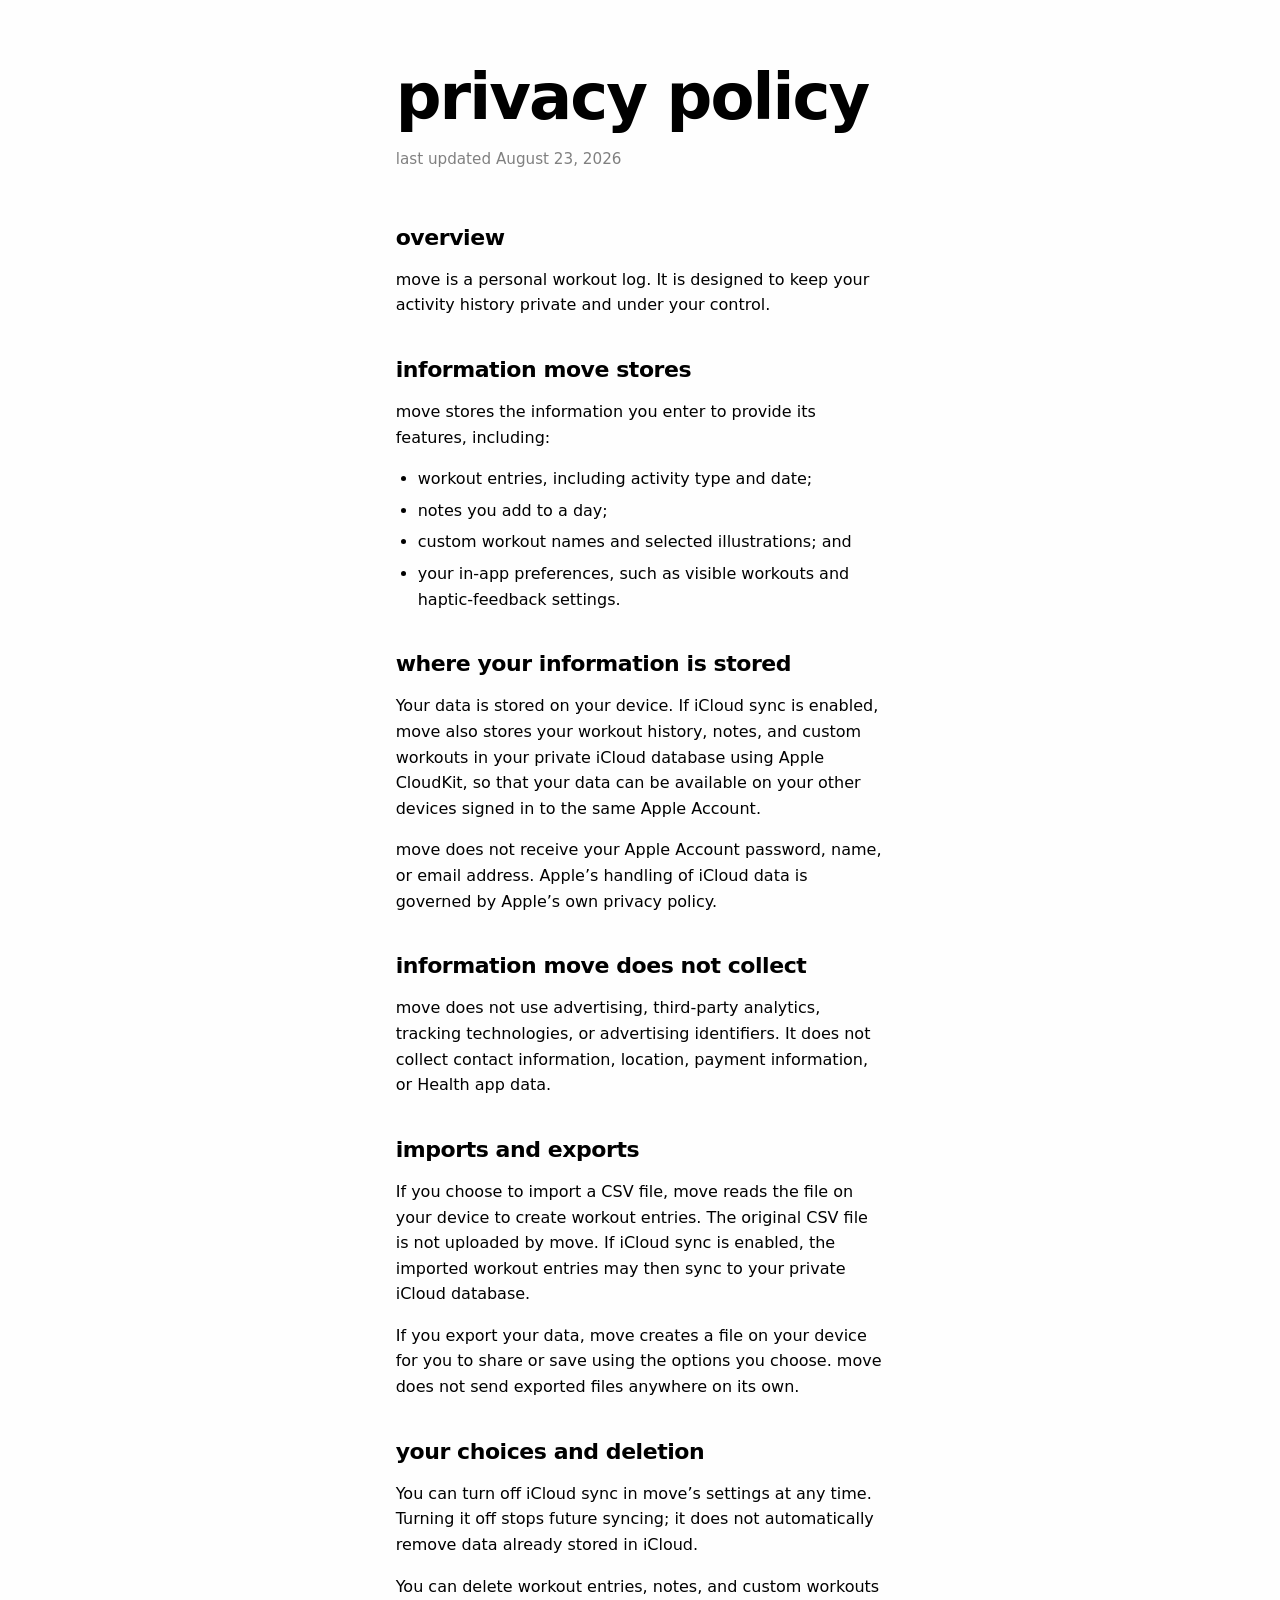
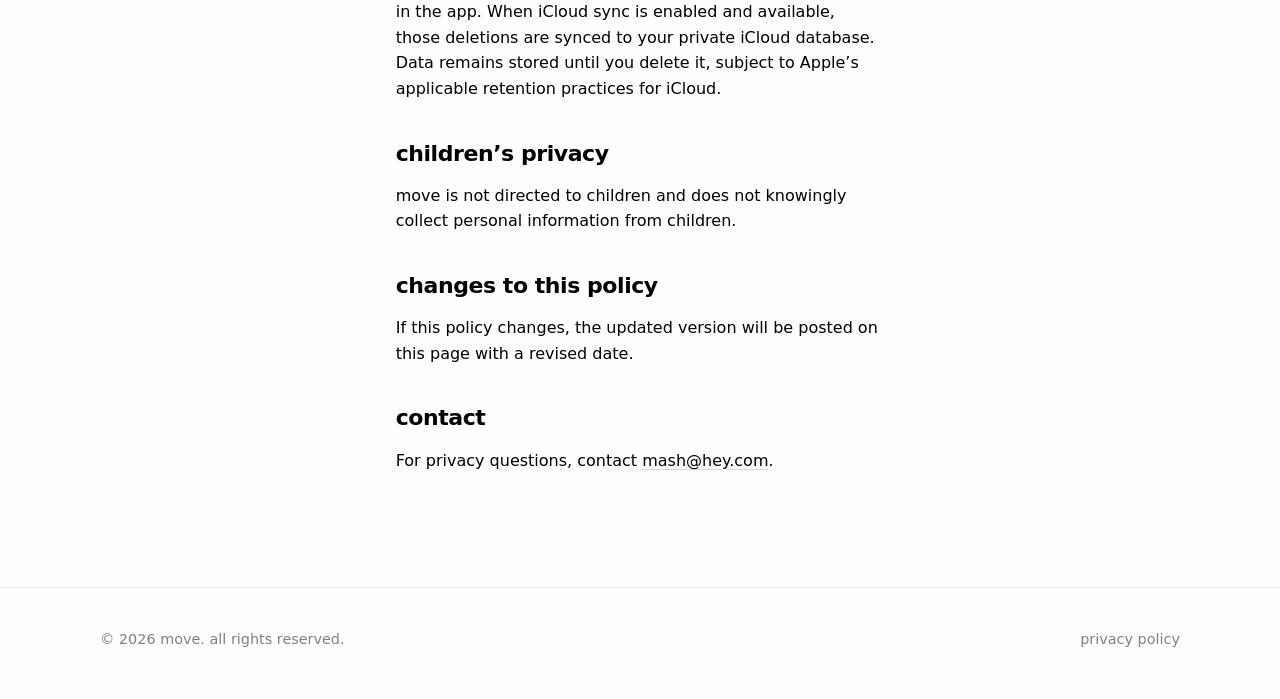
==== privacy.html @ cf67a058 "Launch move workout tracker marketing site with privacy policy. Replace the placeholder landing page" ====
<!DOCTYPE html>
<html lang="en">
  <head>
    <meta charset="UTF-8" />
    <meta name="viewport" content="width=device-width, initial-scale=1.0" />
    <meta name="description" content="move Privacy Policy" />
    <title>privacy policy</title>
    <link rel="icon" href="favicon.svg" type="image/svg+xml" />
    <link rel="stylesheet" href="styles.css" />
    <script>
      if (!matchMedia("(prefers-reduced-motion: reduce)").matches) {
        document.documentElement.classList.add("js-reveal");
      }
    </script>
  </head>
  <body>

    <main class="legal-page">
      <div class="container legal-inner">
        <h1 class="reveal reveal--sm">privacy policy</h1>
        <p class="updated reveal reveal--sm">last updated August 23, 2026</p>

        <div class="legal-body reveal">
        <section class="legal-section">
          <h2>overview</h2>
          <p>move is a personal workout log. It is designed to keep your activity history private and under your control.</p>
        </section>

        <section class="legal-section">
          <h2>information move stores</h2>
          <p>move stores the information you enter to provide its features, including:</p>
          <ul>
            <li>workout entries, including activity type and date;</li>
            <li>notes you add to a day;</li>
            <li>custom workout names and selected illustrations; and</li>
            <li>your in-app preferences, such as visible workouts and haptic-feedback settings.</li>
          </ul>
        </section>

        <section class="legal-section">
          <h2>where your information is stored</h2>
          <p>Your data is stored on your device. If iCloud sync is enabled, move also stores your workout history, notes, and custom workouts in your private iCloud database using Apple CloudKit, so that your data can be available on your other devices signed in to the same Apple Account.</p>
          <p>move does not receive your Apple Account password, name, or email address. Apple’s handling of iCloud data is governed by Apple’s own privacy policy.</p>
        </section>

        <section class="legal-section">
          <h2>information move does not collect</h2>
          <p>move does not use advertising, third-party analytics, tracking technologies, or advertising identifiers. It does not collect contact information, location, payment information, or Health app data.</p>
        </section>

        <section class="legal-section">
          <h2>imports and exports</h2>
          <p>If you choose to import a CSV file, move reads the file on your device to create workout entries. The original CSV file is not uploaded by move. If iCloud sync is enabled, the imported workout entries may then sync to your private iCloud database.</p>
          <p>If you export your data, move creates a file on your device for you to share or save using the options you choose. move does not send exported files anywhere on its own.</p>
        </section>

        <section class="legal-section">
          <h2>your choices and deletion</h2>
          <p>You can turn off iCloud sync in move’s settings at any time. Turning it off stops future syncing; it does not automatically remove data already stored in iCloud.</p>
          <p>You can delete workout entries, notes, and custom workouts in the app. When iCloud sync is enabled and available, those deletions are synced to your private iCloud database. Data remains stored until you delete it, subject to Apple’s applicable retention practices for iCloud.</p>
        </section>

        <section class="legal-section">
          <h2>children’s privacy</h2>
          <p>move is not directed to children and does not knowingly collect personal information from children.</p>
        </section>

        <section class="legal-section">
          <h2>changes to this policy</h2>
          <p>If this policy changes, the updated version will be posted on this page with a revised date.</p>
        </section>

        <section class="legal-section">
          <h2>contact</h2>
          <p>For privacy questions, contact <a href="mailto:mash@hey.com">mash@hey.com</a>.</p>
        </section>
        </div>
      </div>
    </main>

    <footer class="site-footer">
      <div class="container footer-inner">
        <p>&copy; 2026 move. all rights reserved.</p>
        <a href="privacy.html">privacy policy</a>
      </div>
    </footer>
    <script src="reveal.js"></script>
  </body>
</html>
---- styles.css ----
*,
*::before,
*::after {
  box-sizing: border-box;
}

:root {
  --bg: #fefefe;
  --text: #000000;
  --muted: hsl(0, 0%, 50%);
  --accent: #1f7a4d;
  --accent-dark: #16653e;
  --border: hsl(0, 0%, 93%);
  --max-width: 1080px;
  --ease-out-soft: cubic-bezier(0.22, 1, 0.36, 1);
}

body {
  margin: 0;
  font-family: system-ui, -apple-system, BlinkMacSystemFont, "Segoe UI", sans-serif;
  color: var(--text);
  background: var(--bg);
  line-height: 1.6;
}

a {
  color: inherit;
  text-decoration: none;
}

img {
  display: block;
  max-width: 100%;
  height: auto;
}

.container {
  width: min(100% - 2rem, var(--max-width));
  margin-inline: auto;
}

.site-header {
  position: sticky;
  top: 0;
  z-index: 10;
  background: rgba(254, 254, 254, 0.9);
  backdrop-filter: blur(10px);
  border-bottom: 1px solid var(--border);
}

.header-inner {
  display: flex;
  align-items: center;
  justify-content: space-between;
  padding: 1rem 0;
}

.logo {
  font-weight: 600;
  font-size: 1.25rem;
  letter-spacing: -0.02em;
}

h1 {
  margin: 0 0 1rem;
  font-size: clamp(2.5rem, 6vw, 4rem);
  font-weight: 600;
  line-height: 1.05;
  letter-spacing: -0.03em;
}

.landing {
  display: flex;
  flex-direction: column;
}

.panel {
  display: flex;
  align-items: center;
  justify-content: center;
  min-height: min(800px, 100svh);
  padding: 3rem 1.5rem;
}

.panel-inner {
  display: flex;
  flex-direction: column;
  align-items: center;
  gap: 3rem;
  width: min(100%, 558px);
}

.panel-phone {
  margin: 0;
  width: min(100%, 237px);
  overflow: hidden;
  border-radius: 2.5rem;
}

.panel-phone img {
  width: 100%;
}

.panel-copy {
  margin: 0;
  width: min(100%, 249px);
  font-size: 1.5rem;
  font-weight: 600;
  line-height: normal;
  letter-spacing: -0.02em;
  text-align: center;
  text-wrap: pretty;
  display: flex;
  flex-direction: column;
  gap: 1em;
}

.panel-copy h1,
.panel-copy p {
  margin: 0;
}

.panel-copy h1 {
  font-size: inherit;
  font-weight: inherit;
  line-height: inherit;
  letter-spacing: inherit;
}

.site-footer {
  border-top: 1px solid var(--border);
  padding: 2.5rem 0 3rem;
  color: var(--muted);
  font-size: 0.9rem;
}

.footer-inner {
  display: flex;
  flex-direction: column;
  flex-wrap: wrap;
  align-items: center;
  justify-content: center;
  gap: 0.75rem;
  text-align: center;
}

.footer-inner p {
  margin: 0;
}

.footer-inner a {
  color: var(--muted);
  font-size: 0.9rem;
}

.footer-inner a:hover {
  color: var(--text);
}

.legal-page {
  padding: 4rem 0 5rem;
}

.legal-inner {
  max-width: 48ch;
  text-wrap: pretty;
}

.updated {
  margin: 0 0 3rem;
  color: var(--muted);
  font-size: 0.95rem;
}

.legal-section {
  margin-bottom: 2.125rem;
}

.legal-section h2 {
  margin: 0 0 0.75rem;
  font-size: 1.375rem;
  font-weight: 600;
  letter-spacing: -0.02em;
}

.legal-section p,
.legal-section ul {
  margin: 0 0 1rem;
  color: var(--text);
}

.legal-section ul {
  padding-left: 1.375rem;
}

.legal-section li + li {
  margin-top: 0.375rem;
}

.legal-page a {
  transition: text-decoration-color 0.2s ease;
  text-decoration: underline;
  text-underline-offset: 3px;
  text-decoration-color: color-mix(in srgb, var(--text) 15%, transparent);
}

.legal-page a:hover {
  text-decoration-color: color-mix(in srgb, var(--text) 40%, transparent);
}

/* Reveal: fade + slight slide up (only when JS enables .js-reveal) */
.js-reveal .reveal {
  opacity: 0;
  transform: translateY(16px);
  transition:
    opacity 500ms var(--ease-out-soft),
    transform 500ms var(--ease-out-soft);
}

.js-reveal .reveal--sm {
  transform: translateY(12px);
  transition-duration: 420ms;
}

.js-reveal .legal-body.reveal {
  transform: translateY(10px);
  transition-duration: 480ms;
}

.js-reveal .is-inview .panel-phone.reveal,
.js-reveal .is-inview .panel-copy.reveal,
.js-reveal .legal-page.is-inview .reveal {
  opacity: 1;
  transform: translateY(0);
}

.js-reveal .is-inview .panel-phone.reveal {
  transition-delay: 0ms;
}

.js-reveal .is-inview .panel-copy.reveal {
  transition-delay: 80ms;
}

.js-reveal .legal-page.is-inview h1.reveal {
  transition-delay: 0ms;
}

.js-reveal .legal-page.is-inview .updated.reveal {
  transition-delay: 60ms;
}

.js-reveal .legal-page.is-inview .legal-body.reveal {
  transition-delay: 100ms;
}

@media (min-width: 768px) {
  .panel-inner {
    flex-direction: row;
    justify-content: center;
    align-items: center;
    gap: 72px;
    width: auto;
  }

  .panel-copy {
    text-align: left;
  }

  .footer-inner {
    flex-direction: row;
    justify-content: space-between;
    text-align: start;
  }
}

@media (prefers-reduced-motion: reduce) {
  .js-reveal .reveal {
    opacity: 1;
    transform: none;
    transition: none;
  }

  .js-reveal .is-inview .panel-phone.reveal,
  .js-reveal .is-inview .panel-copy.reveal,
  .js-reveal .legal-page.is-inview .reveal {
    transition: none;
    transition-delay: 0ms;
  }
}
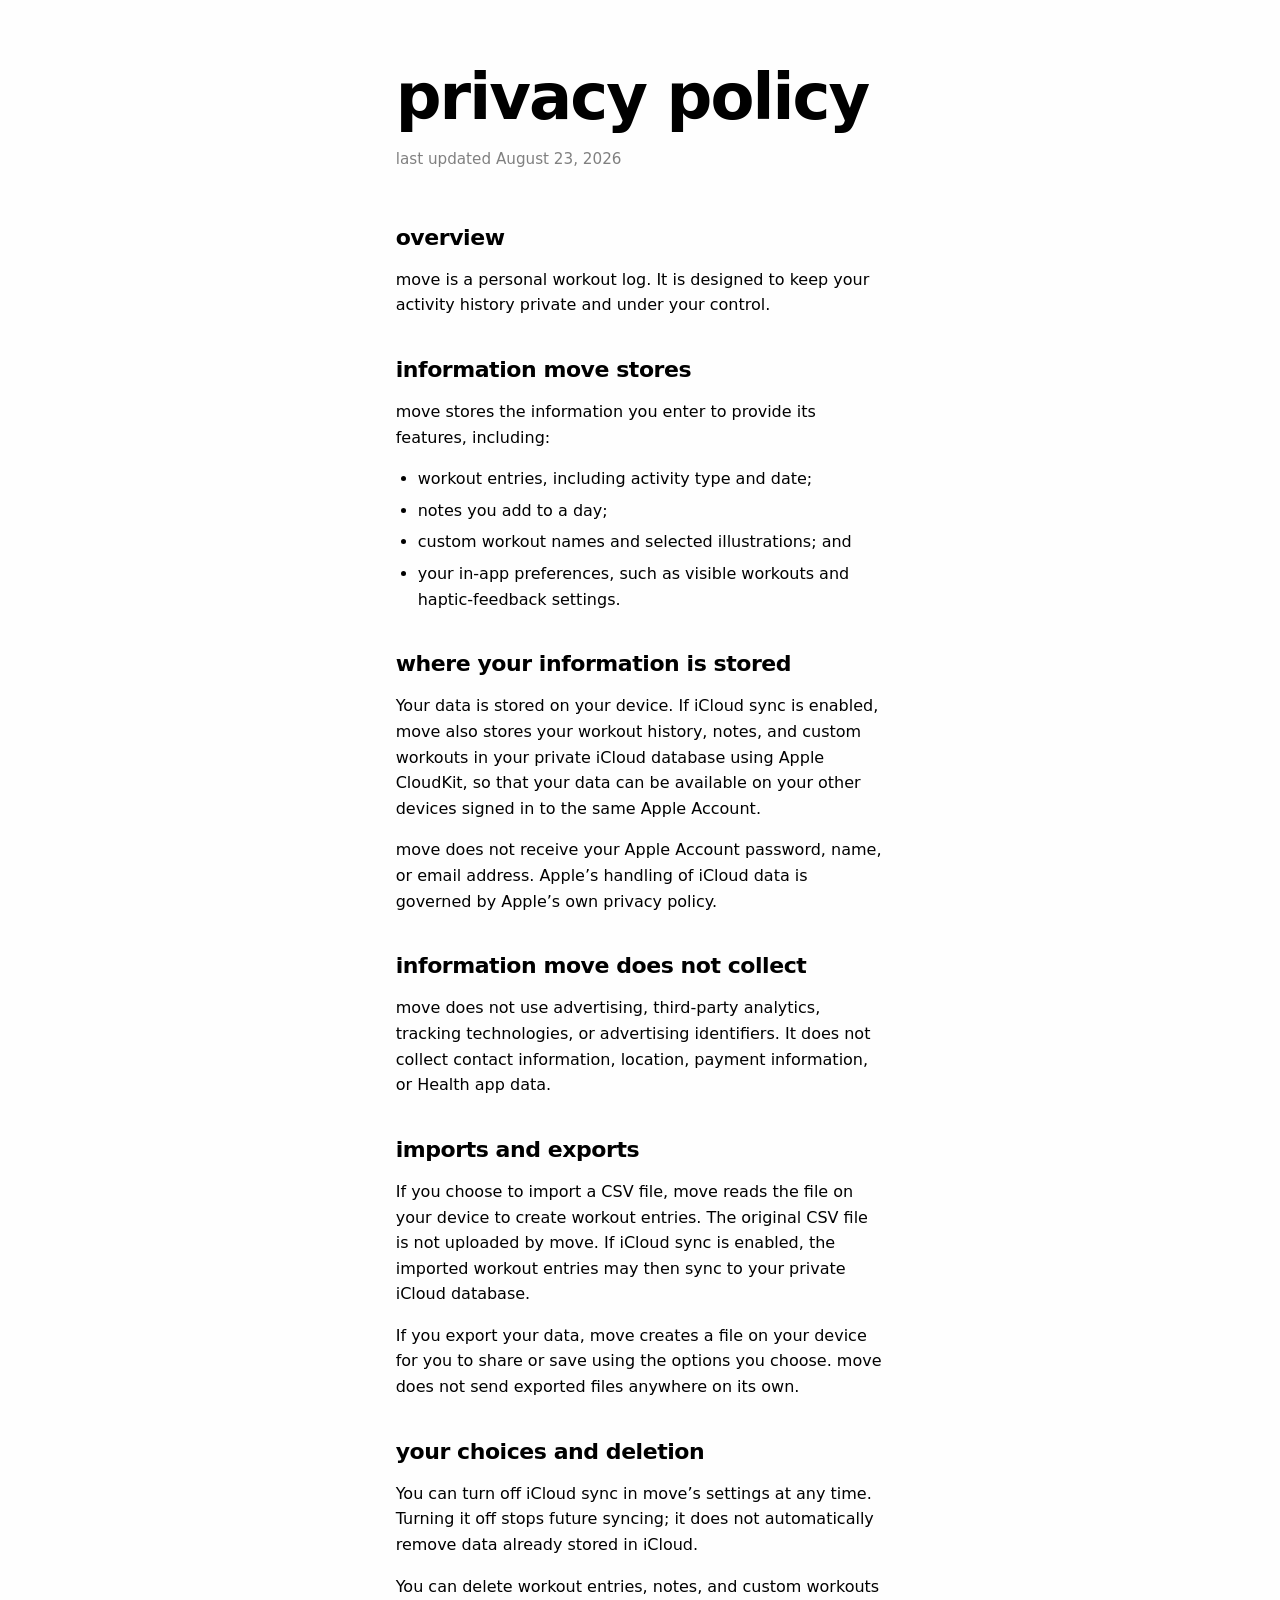
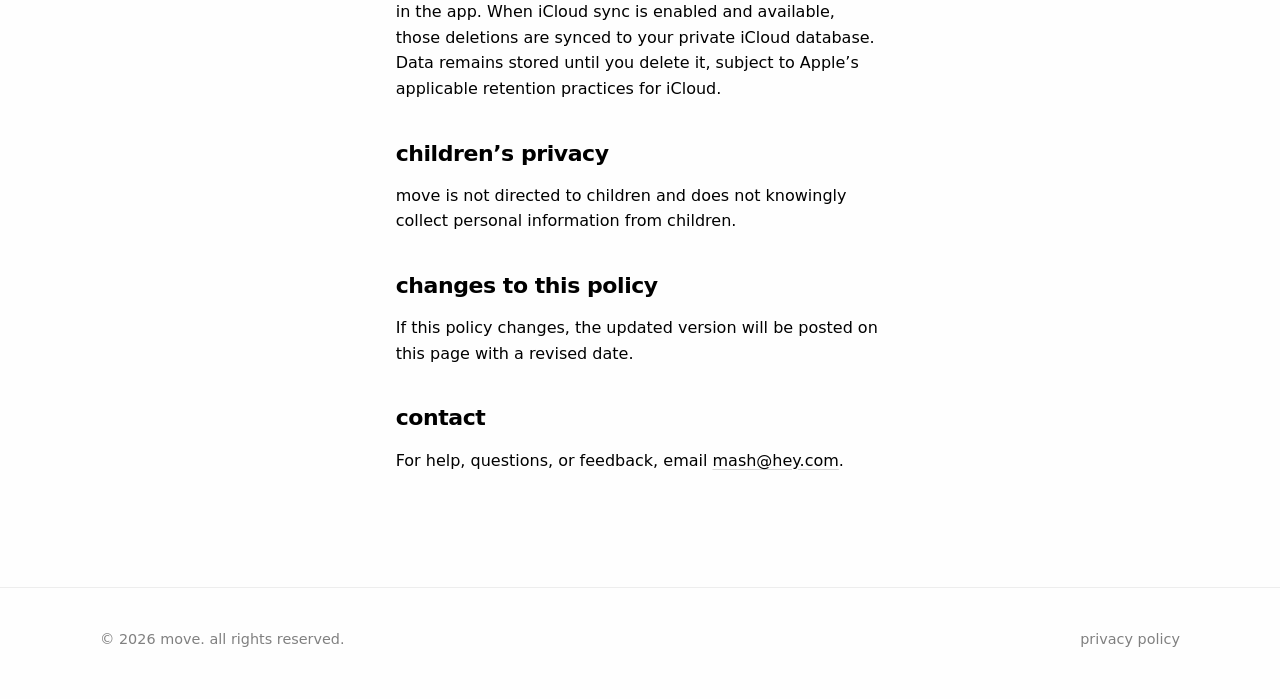
==== commit d599586f: "Update privacy contact section and sticky footer layout. Add a linkable contact anchor, consolidate " ====
--- a/privacy.html
+++ b/privacy.html
@@ -70,9 +70,9 @@
           <p>If this policy changes, the updated version will be posted on this page with a revised date.</p>
         </section>
 
-        <section class="legal-section">
+        <section class="legal-section" id="contact">
           <h2>contact</h2>
-          <p>For privacy questions, contact <a href="mailto:mash@hey.com">mash@hey.com</a>.</p>
+          <p>For help, questions, or feedback, email <a href="mailto:mash@hey.com">mash@hey.com</a>.</p>
         </section>
         </div>
       </div>
@@ -81,7 +81,9 @@
     <footer class="site-footer">
       <div class="container footer-inner">
         <p>&copy; 2026 move. all rights reserved.</p>
-        <a href="privacy.html">privacy policy</a>
+        <nav class="footer-links" aria-label="Footer">
+          <a href="privacy.html">privacy policy</a>
+        </nav>
       </div>
     </footer>
     <script src="reveal.js"></script>
--- a/styles.css
+++ b/styles.css
@@ -17,10 +17,17 @@
 
 body {
   margin: 0;
+  min-height: 100svh;
+  display: flex;
+  flex-direction: column;
   font-family: system-ui, -apple-system, BlinkMacSystemFont, "Segoe UI", sans-serif;
   color: var(--text);
   background: var(--bg);
   line-height: 1.6;
+}
+
+main {
+  flex: 1;
 }
 
 a {
@@ -148,12 +155,18 @@
   margin: 0;
 }
 
-.footer-inner a {
+.footer-links {
+  display: flex;
+  gap: 1rem;
+  align-items: center;
+}
+
+.footer-links a {
   color: var(--muted);
   font-size: 0.9rem;
 }
 
-.footer-inner a:hover {
+.footer-links a:hover {
   color: var(--text);
 }
 
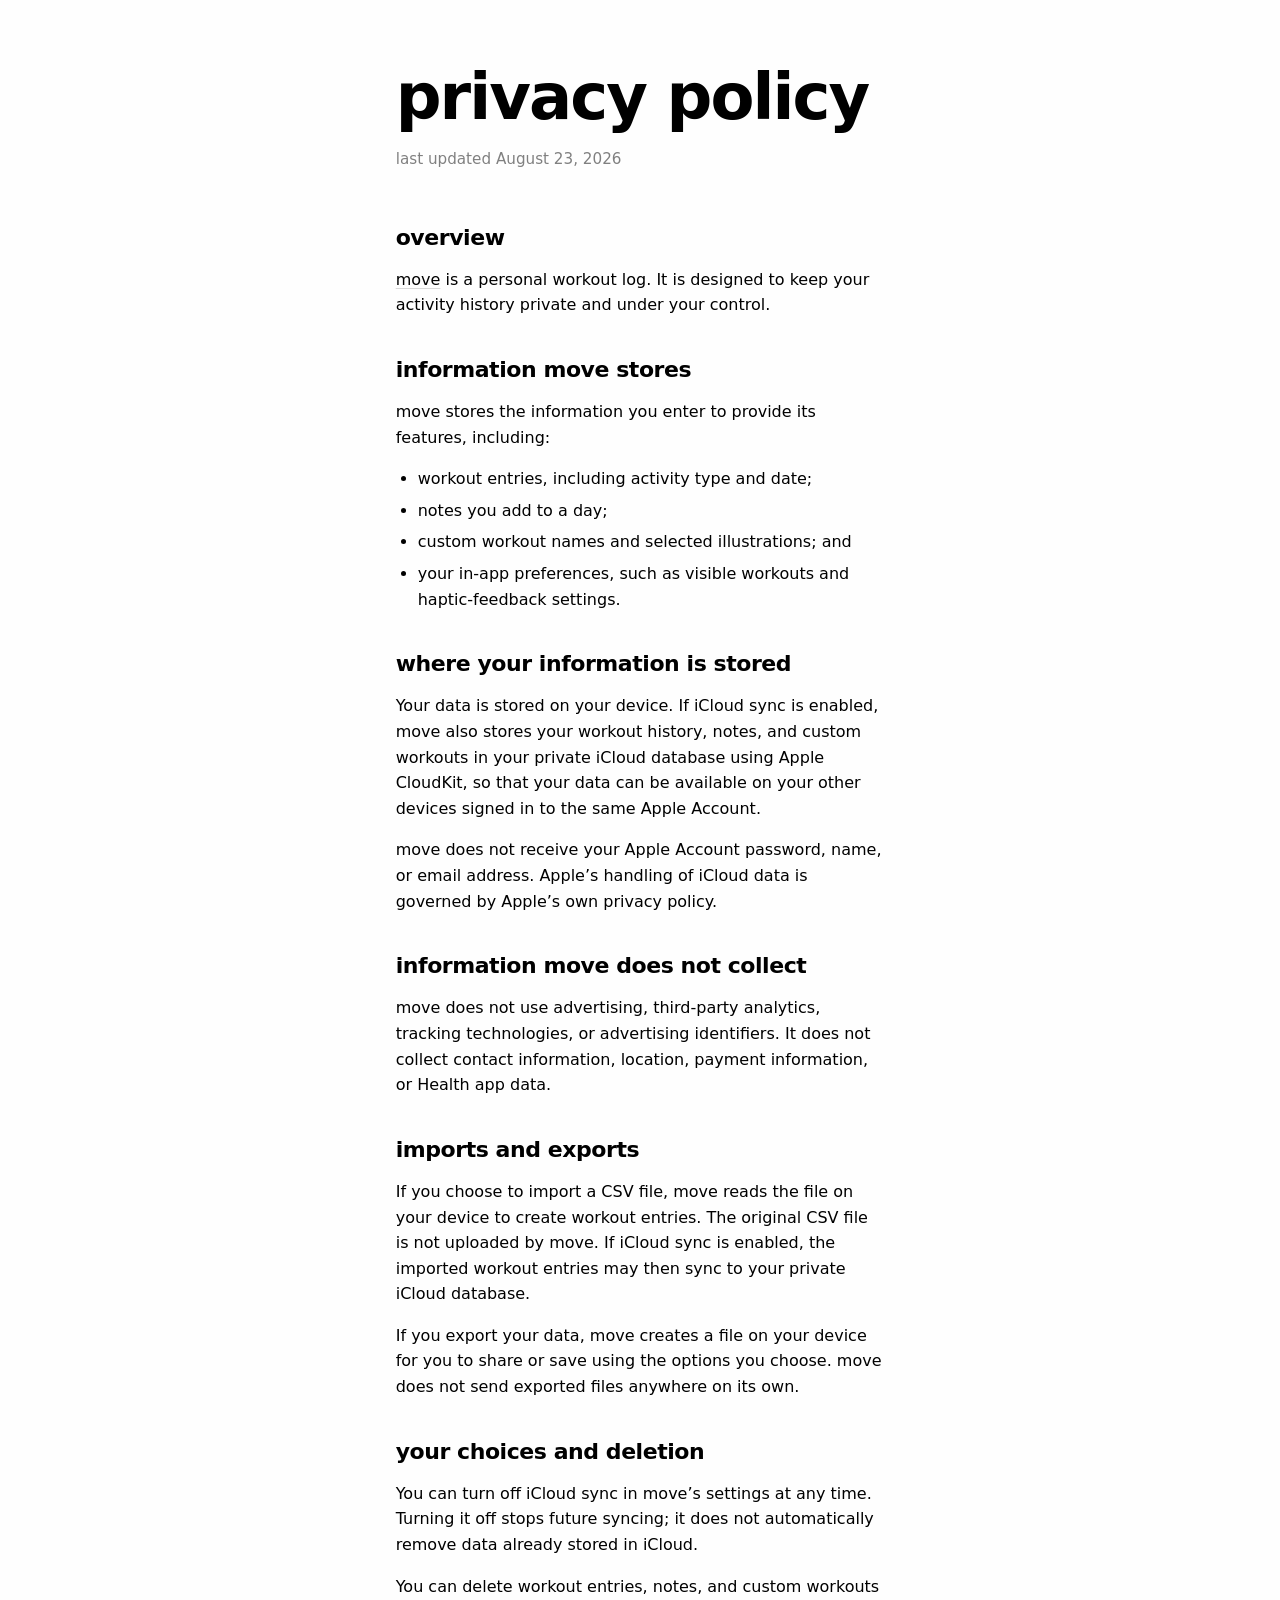
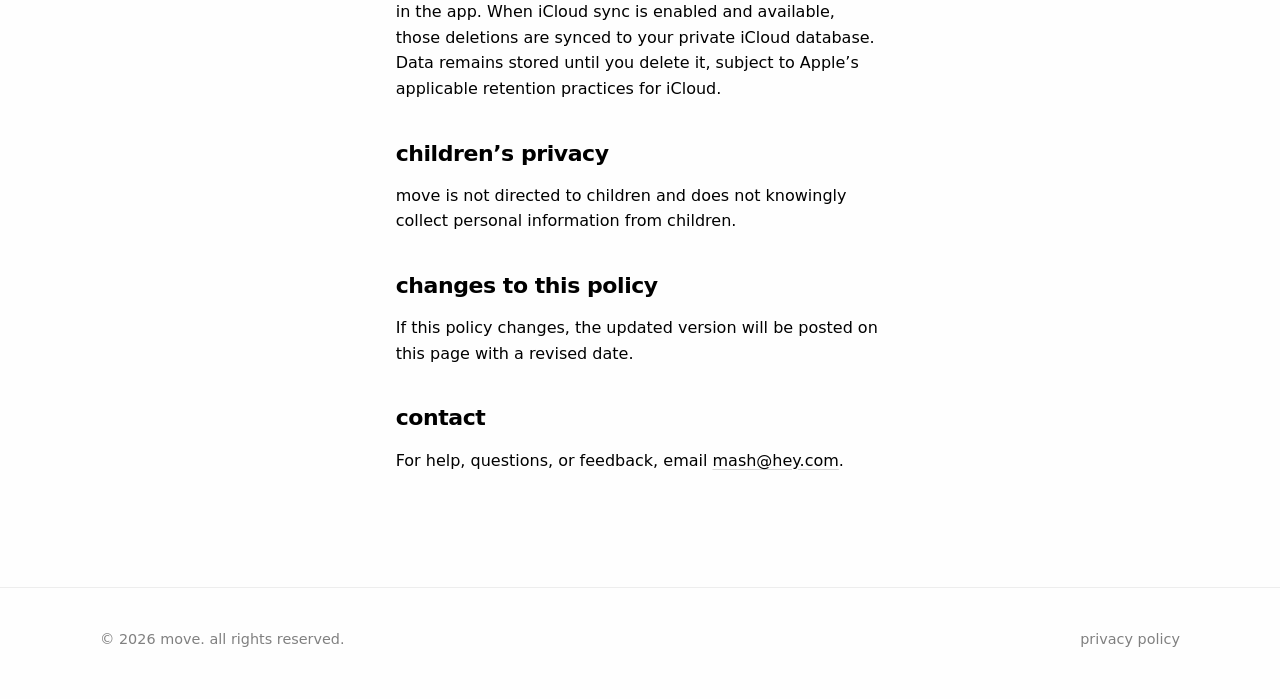
==== commit 917d9d38: "link" ====
--- a/privacy.html
+++ b/privacy.html
@@ -23,7 +23,7 @@
         <div class="legal-body reveal">
         <section class="legal-section">
           <h2>overview</h2>
-          <p>move is a personal workout log. It is designed to keep your activity history private and under your control.</p>
+          <p><a href="index.html">move</a> is a personal workout log. It is designed to keep your activity history private and under your control.</p>
         </section>
 
         <section class="legal-section">
--- a/styles.css
+++ b/styles.css
@@ -110,7 +110,7 @@
 
 .panel-copy {
   margin: 0;
-  width: min(100%, 249px);
+  width: min(100%, 280px);
   font-size: 1.5rem;
   font-weight: 600;
   line-height: normal;
@@ -132,6 +132,13 @@
   font-weight: inherit;
   line-height: inherit;
   letter-spacing: inherit;
+}
+
+.panel-pricing {
+  font-size: 1rem;
+  font-weight: 400;
+  color: var(--muted);
+  letter-spacing: 0;
 }
 
 .site-footer {
